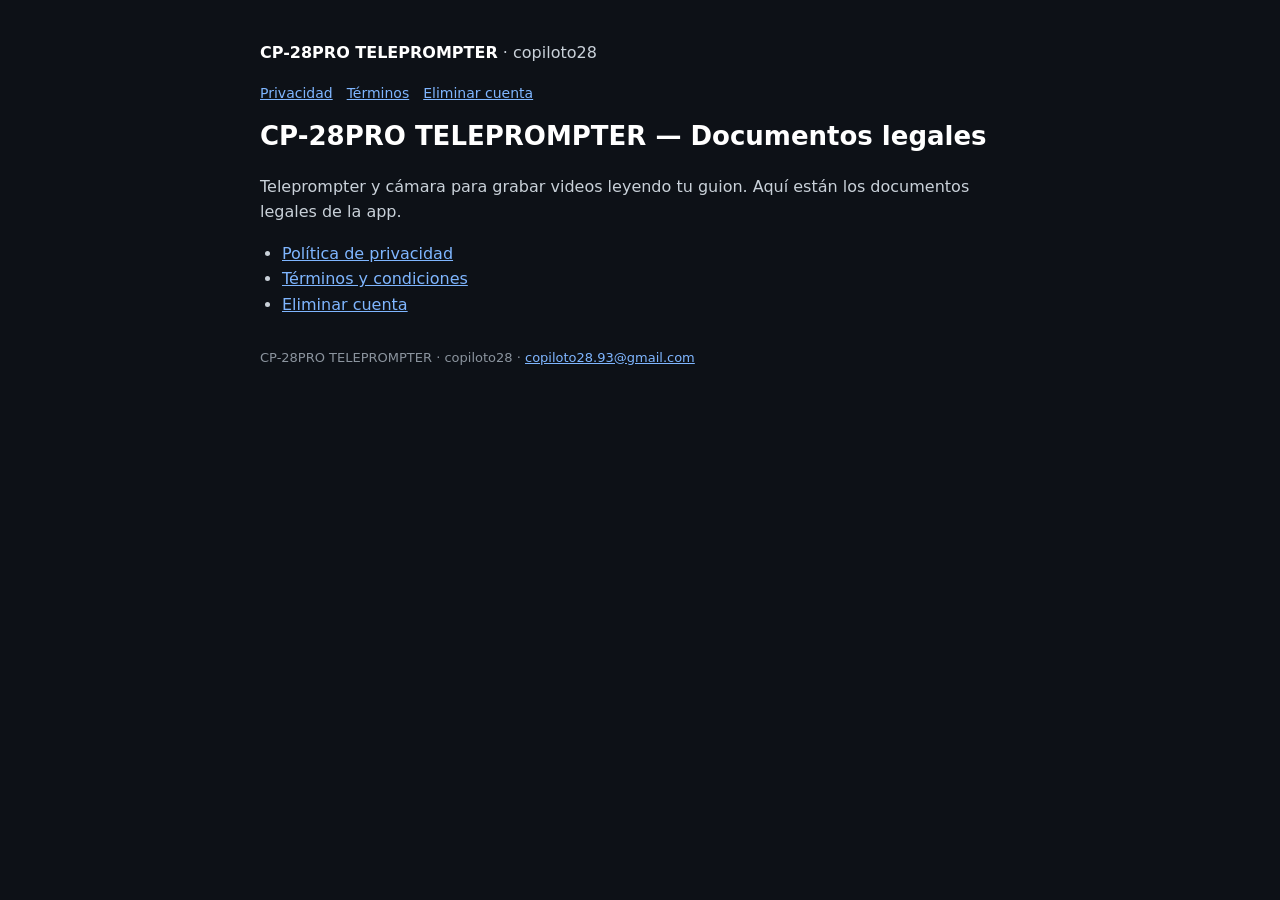
==== index.html @ fce81ef4 "Sitio legal estático (privacidad, términos, eliminar cuenta) Co-Authored-By: Claude Opus 5.5 <norepl" ====
<!doctype html><html lang="es"><head><meta charset="utf-8"><meta name="viewport" content="width=device-width,initial-scale=1"><title>CP-28PRO TELEPROMPTER — Documentos legales · CP-28PRO TELEPROMPTER</title><meta name="robots" content="index,follow"><link rel="stylesheet" href="/s.css"></head><body><main><p><b>CP-28PRO TELEPROMPTER</b> · copiloto28</p><nav><a href="/privacidad">Privacidad</a><a href="/terminos">Términos</a><a href="/eliminar-cuenta">Eliminar cuenta</a></nav><h1>CP-28PRO TELEPROMPTER — Documentos legales</h1><p>Teleprompter y cámara para grabar videos leyendo tu guion. Aquí están los documentos legales de la app.</p><ul><li><a href="/privacidad">Política de privacidad</a></li><li><a href="/terminos">Términos y condiciones</a></li><li><a href="/eliminar-cuenta">Eliminar cuenta</a></li></ul><footer>CP-28PRO TELEPROMPTER · copiloto28 · <a href="mailto:copiloto28.93@gmail.com">copiloto28.93@gmail.com</a></footer></main></body></html>
---- s.css ----
body{margin:0;background:#0d1117;color:#c9d1d9;font:16px/1.6 system-ui,-apple-system,Segoe UI,Roboto,sans-serif}main{max-width:760px;margin:0 auto;padding:24px 20px 60px}h1{color:#fff;font-size:26px;margin:8px 0}h2{color:#fff;font-size:18px;margin:22px 0 6px}b{color:#fff}a{color:#7fb6ff}nav{display:flex;gap:14px;flex-wrap:wrap;font-size:14px;margin-bottom:12px}.lang{float:right;font-size:14px}ul{padding-left:22px}form,button,input,label{display:none}footer{margin-top:30px;font-size:13px;color:#8b949e}
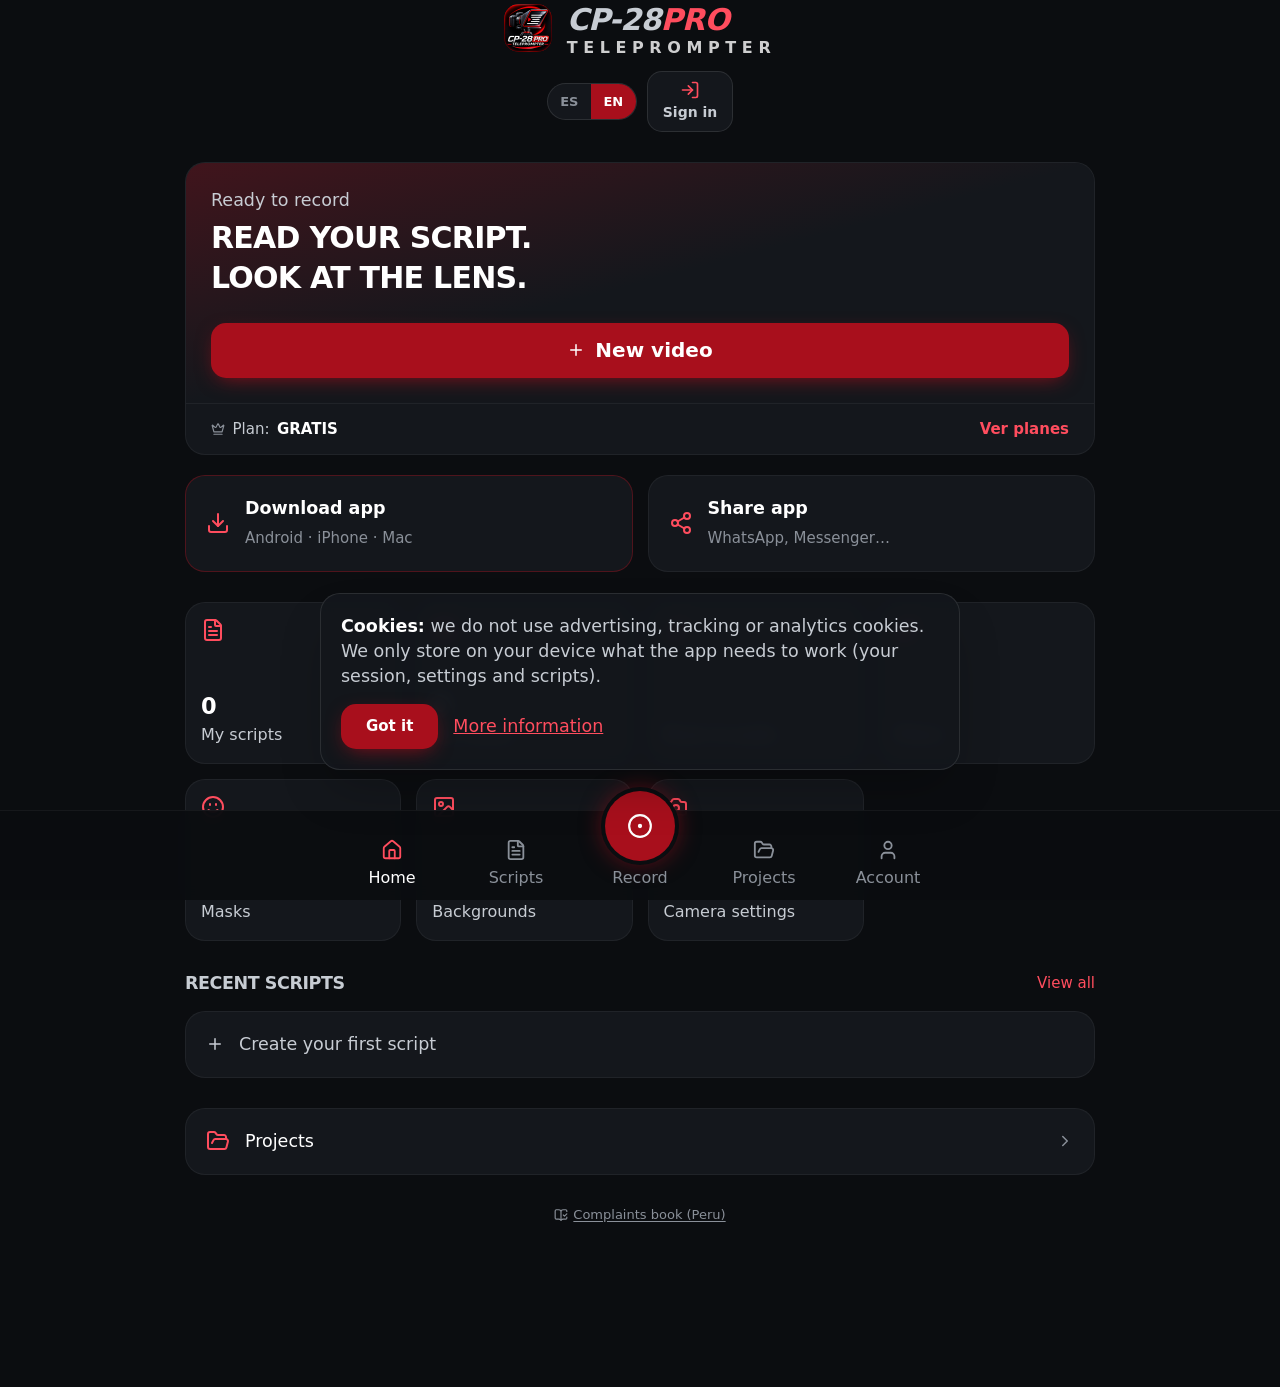
==== commit 9e5999a1: "Web CP-28PRO: build firmado del 24 nov (upd137) Co-Authored-By: Claude Opus 5.5 <noreply@anthropic.c" ====
--- a/index.html
+++ b/index.html
@@ -1 +1,26 @@
-<!doctype html><html lang="es"><head><meta charset="utf-8"><meta name="viewport" content="width=device-width,initial-scale=1"><title>CP-28PRO TELEPROMPTER — Documentos legales · CP-28PRO TELEPROMPTER</title><meta name="robots" content="index,follow"><link rel="stylesheet" href="/s.css"></head><body><main><p><b>CP-28PRO TELEPROMPTER</b> · copiloto28</p><nav><a href="/privacidad">Privacidad</a><a href="/terminos">Términos</a><a href="/eliminar-cuenta">Eliminar cuenta</a></nav><h1>CP-28PRO TELEPROMPTER — Documentos legales</h1><p>Teleprompter y cámara para grabar videos leyendo tu guion. Aquí están los documentos legales de la app.</p><ul><li><a href="/privacidad">Política de privacidad</a></li><li><a href="/terminos">Términos y condiciones</a></li><li><a href="/eliminar-cuenta">Eliminar cuenta</a></li></ul><footer>CP-28PRO TELEPROMPTER · copiloto28 · <a href="mailto:copiloto28.93@gmail.com">copiloto28.93@gmail.com</a></footer></main></body></html>+<!doctype html>
+<html lang="es">
+  <head>
+    <meta charset="UTF-8" />
+    <meta name="viewport" content="width=device-width, initial-scale=1.0, viewport-fit=cover" />
+    <meta name="theme-color" content="#0B0D10" />
+    <meta name="mobile-web-app-capable" content="yes" />
+    <meta name="apple-mobile-web-app-capable" content="yes" />
+    <meta name="apple-mobile-web-app-status-bar-style" content="black-translucent" />
+    <meta name="description" content="CP-28PRO TELEPROMPTER — graba leyendo tu guion sobre la cámara." />
+    <link rel="icon" type="image/png" href="/favicon.png" />
+    <link rel="apple-touch-icon" href="/icons/apple-touch-icon.png" />
+    <title>CP-28PRO TELEPROMPTER</title>
+    <script type="module" crossorigin src="/assets/index-DYLykwIB.js"></script>
+    <link rel="modulepreload" crossorigin href="/assets/react-replSXjp.js">
+    <link rel="modulepreload" crossorigin href="/assets/supabase-DpEeLox_.js">
+    <link rel="modulepreload" crossorigin href="/assets/dexie-078fn-ZK.js">
+    <link rel="stylesheet" crossorigin href="/assets/index-CzDIpcFx.css">
+  <link rel="manifest" href="/manifest.webmanifest"></head>
+  <body class="bg-carbon text-white">
+    <div id="splash" style="position:fixed;inset:0;background:#0B0D10;display:flex;align-items:center;justify-content:center;z-index:9999">
+      <img src="/logo.png" alt="CP-28PRO" style="width:160px;height:160px" />
+    </div>
+    <div id="root"></div>
+  </body>
+</html>
--- a/assets/index-CzDIpcFx.css
+++ b/assets/index-CzDIpcFx.css
@@ -0,0 +1 @@
+*,:before,:after{--tw-border-spacing-x: 0;--tw-border-spacing-y: 0;--tw-translate-x: 0;--tw-translate-y: 0;--tw-rotate: 0;--tw-skew-x: 0;--tw-skew-y: 0;--tw-scale-x: 1;--tw-scale-y: 1;--tw-pan-x: ;--tw-pan-y: ;--tw-pinch-zoom: ;--tw-scroll-snap-strictness: proximity;--tw-gradient-from-position: ;--tw-gradient-via-position: ;--tw-gradient-to-position: ;--tw-ordinal: ;--tw-slashed-zero: ;--tw-numeric-figure: ;--tw-numeric-spacing: ;--tw-numeric-fraction: ;--tw-ring-inset: ;--tw-ring-offset-width: 0px;--tw-ring-offset-color: #fff;--tw-ring-color: rgb(59 130 246 / .5);--tw-ring-offset-shadow: 0 0 #0000;--tw-ring-shadow: 0 0 #0000;--tw-shadow: 0 0 #0000;--tw-shadow-colored: 0 0 #0000;--tw-blur: ;--tw-brightness: ;--tw-contrast: ;--tw-grayscale: ;--tw-hue-rotate: ;--tw-invert: ;--tw-saturate: ;--tw-sepia: ;--tw-drop-shadow: ;--tw-backdrop-blur: ;--tw-backdrop-brightness: ;--tw-backdrop-contrast: ;--tw-backdrop-grayscale: ;--tw-backdrop-hue-rotate: ;--tw-backdrop-invert: ;--tw-backdrop-opacity: ;--tw-backdrop-saturate: ;--tw-backdrop-sepia: ;--tw-contain-size: ;--tw-contain-layout: ;--tw-contain-paint: ;--tw-contain-style: }::backdrop{--tw-border-spacing-x: 0;--tw-border-spacing-y: 0;--tw-translate-x: 0;--tw-translate-y: 0;--tw-rotate: 0;--tw-skew-x: 0;--tw-skew-y: 0;--tw-scale-x: 1;--tw-scale-y: 1;--tw-pan-x: ;--tw-pan-y: ;--tw-pinch-zoom: ;--tw-scroll-snap-strictness: proximity;--tw-gradient-from-position: ;--tw-gradient-via-position: ;--tw-gradient-to-position: ;--tw-ordinal: ;--tw-slashed-zero: ;--tw-numeric-figure: ;--tw-numeric-spacing: ;--tw-numeric-fraction: ;--tw-ring-inset: ;--tw-ring-offset-width: 0px;--tw-ring-offset-color: #fff;--tw-ring-color: rgb(59 130 246 / .5);--tw-ring-offset-shadow: 0 0 #0000;--tw-ring-shadow: 0 0 #0000;--tw-shadow: 0 0 #0000;--tw-shadow-colored: 0 0 #0000;--tw-blur: ;--tw-brightness: ;--tw-contrast: ;--tw-grayscale: ;--tw-hue-rotate: ;--tw-invert: ;--tw-saturate: ;--tw-sepia: ;--tw-drop-shadow: ;--tw-backdrop-blur: ;--tw-backdrop-brightness: ;--tw-backdrop-contrast: ;--tw-backdrop-grayscale: ;--tw-backdrop-hue-rotate: ;--tw-backdrop-invert: ;--tw-backdrop-opacity: ;--tw-backdrop-saturate: ;--tw-backdrop-sepia: ;--tw-contain-size: ;--tw-contain-layout: ;--tw-contain-paint: ;--tw-contain-style: }*,:before,:after{box-sizing:border-box;border-width:0;border-style:solid;border-color:#e5e7eb}:before,:after{--tw-content: ""}html,:host{line-height:1.5;-webkit-text-size-adjust:100%;-moz-tab-size:4;-o-tab-size:4;tab-size:4;font-family:Inter,system-ui,sans-serif;font-feature-settings:normal;font-variation-settings:normal;-webkit-tap-highlight-color:transparent}body{margin:0;line-height:inherit}hr{height:0;color:inherit;border-top-width:1px}abbr:where([title]){-webkit-text-decoration:underline dotted;text-decoration:underline dotted}h1,h2,h3,h4,h5,h6{font-size:inherit;font-weight:inherit}a{color:inherit;text-decoration:inherit}b,strong{font-weight:bolder}code,kbd,samp,pre{font-family:ui-monospace,SFMono-Regular,Menlo,Monaco,Consolas,Liberation Mono,Courier New,monospace;font-feature-settings:normal;font-variation-settings:normal;font-size:1em}small{font-size:80%}sub,sup{font-size:75%;line-height:0;position:relative;vertical-align:baseline}sub{bottom:-.25em}sup{top:-.5em}table{text-indent:0;border-color:inherit;border-collapse:collapse}button,input,optgroup,select,textarea{font-family:inherit;font-feature-settings:inherit;font-variation-settings:inherit;font-size:100%;font-weight:inherit;line-height:inherit;letter-spacing:inherit;color:inherit;margin:0;padding:0}button,select{text-transform:none}button,input:where([type=button]),input:where([type=reset]),input:where([type=submit]){-webkit-appearance:button;background-color:transparent;background-image:none}:-moz-focusring{outline:auto}:-moz-ui-invalid{box-shadow:none}progress{vertical-align:baseline}::-webkit-inner-spin-button,::-webkit-outer-spin-button{height:auto}[type=search]{-webkit-appearance:textfield;outline-offset:-2px}::-webkit-search-decoration{-webkit-appearance:none}::-webkit-file-upload-button{-webkit-appearance:button;font:inherit}summary{display:list-item}blockquote,dl,dd,h1,h2,h3,h4,h5,h6,hr,figure,p,pre{margin:0}fieldset{margin:0;padding:0}legend{padding:0}ol,ul,menu{list-style:none;margin:0;padding:0}dialog{padding:0}textarea{resize:vertical}input::-moz-placeholder,textarea::-moz-placeholder{opacity:1;color:#9ca3af}input::placeholder,textarea::placeholder{opacity:1;color:#9ca3af}button,[role=button]{cursor:pointer}:disabled{cursor:default}img,svg,video,canvas,audio,iframe,embed,object{display:block;vertical-align:middle}img,video{max-width:100%;height:auto}[hidden]:where(:not([hidden=until-found])){display:none}.card{border-radius:1rem;border-width:1px;border-color:#ffffff0d;--tw-bg-opacity: 1;background-color:rgb(20 23 28 / var(--tw-bg-opacity, 1))}.btn{display:inline-flex;align-items:center;justify-content:center;gap:.5rem;border-radius:.75rem;padding:.625rem 1rem;font-size:15px;font-weight:600;transition-property:color,background-color,border-color,text-decoration-color,fill,stroke,opacity,box-shadow,transform,filter,backdrop-filter;transition-timing-function:cubic-bezier(.4,0,.2,1);transition-duration:.15s}.btn:active{--tw-scale-x: .98;--tw-scale-y: .98;transform:translate(var(--tw-translate-x),var(--tw-translate-y)) rotate(var(--tw-rotate)) skew(var(--tw-skew-x)) skewY(var(--tw-skew-y)) scaleX(var(--tw-scale-x)) scaleY(var(--tw-scale-y))}.btn:disabled{pointer-events:none;opacity:.4}.btn-primary{display:inline-flex;align-items:center;justify-content:center;gap:.5rem;border-radius:.75rem;padding:.625rem 1rem;font-size:15px;font-weight:600;transition-property:color,background-color,border-color,text-decoration-color,fill,stroke,opacity,box-shadow,transform,filter,backdrop-filter;transition-timing-function:cubic-bezier(.4,0,.2,1);transition-duration:.15s}.btn-primary:active{--tw-scale-x: .98;--tw-scale-y: .98;transform:translate(var(--tw-translate-x),var(--tw-translate-y)) rotate(var(--tw-rotate)) skew(var(--tw-skew-x)) skewY(var(--tw-skew-y)) scaleX(var(--tw-scale-x)) scaleY(var(--tw-scale-y))}.btn-primary:disabled{pointer-events:none;opacity:.4}.btn-primary{--tw-bg-opacity: 1;background-color:rgb(168 15 28 / var(--tw-bg-opacity, 1));--tw-text-opacity: 1;color:rgb(255 255 255 / var(--tw-text-opacity, 1));--tw-shadow: 0 6px 20px -6px rgba(168,15,28,.8);--tw-shadow-colored: 0 6px 20px -6px var(--tw-shadow-color);box-shadow:var(--tw-ring-offset-shadow, 0 0 #0000),var(--tw-ring-shadow, 0 0 #0000),var(--tw-shadow)}.btn-primary svg.lucide{width:18px;height:18px;flex-shrink:0}.sheet-body .btn-primary{padding:.5rem .75rem;font-size:12.5px;gap:.4rem}.btn-primary:hover{--tw-bg-opacity: 1;background-color:rgb(255 77 94 / var(--tw-bg-opacity, 1))}.btn-ghost{display:inline-flex;align-items:center;justify-content:center;gap:.5rem;border-radius:.75rem;padding:.625rem 1rem;font-size:15px;font-weight:600;transition-property:color,background-color,border-color,text-decoration-color,fill,stroke,opacity,box-shadow,transform,filter,backdrop-filter;transition-timing-function:cubic-bezier(.4,0,.2,1);transition-duration:.15s}.btn-ghost:active{--tw-scale-x: .98;--tw-scale-y: .98;transform:translate(var(--tw-translate-x),var(--tw-translate-y)) rotate(var(--tw-rotate)) skew(var(--tw-skew-x)) skewY(var(--tw-skew-y)) scaleX(var(--tw-scale-x)) scaleY(var(--tw-scale-y))}.btn-ghost:disabled{pointer-events:none;opacity:.4}.btn-ghost{--tw-bg-opacity: 1;background-color:rgb(28 32 39 / var(--tw-bg-opacity, 1));--tw-text-opacity: 1;color:rgb(199 204 211 / var(--tw-text-opacity, 1))}.btn-ghost svg.lucide{width:18px;height:18px;flex-shrink:0}.sheet-body .btn-ghost{padding:.5rem .75rem;font-size:12.5px;gap:.4rem}.btn-ghost:hover{--tw-bg-opacity: 1;background-color:rgb(38 43 51 / var(--tw-bg-opacity, 1))}.btn-outline{display:inline-flex;align-items:center;justify-content:center;gap:.5rem;border-radius:.75rem;padding:.625rem 1rem;font-size:15px;font-weight:600;transition-property:color,background-color,border-color,text-decoration-color,fill,stroke,opacity,box-shadow,transform,filter,backdrop-filter;transition-timing-function:cubic-bezier(.4,0,.2,1);transition-duration:.15s}.btn-outline:active{--tw-scale-x: .98;--tw-scale-y: .98;transform:translate(var(--tw-translate-x),var(--tw-translate-y)) rotate(var(--tw-rotate)) skew(var(--tw-skew-x)) skewY(var(--tw-skew-y)) scaleX(var(--tw-scale-x)) scaleY(var(--tw-scale-y))}.btn-outline:disabled{pointer-events:none;opacity:.4}.btn-outline{border-width:1px;border-color:#c7ccd34d;--tw-text-opacity: 1;color:rgb(255 255 255 / var(--tw-text-opacity, 1))}.btn-outline svg.lucide{width:18px;height:18px;flex-shrink:0}.sheet-body .btn-outline{padding:.5rem .75rem;font-size:12.5px;gap:.4rem}.btn-outline:hover{background-color:#ffffff0d}.input{width:100%;border-radius:.75rem;border-width:1px;border-color:#ffffff1a;--tw-bg-opacity: 1;background-color:rgb(28 32 39 / var(--tw-bg-opacity, 1));padding:.75rem 1rem;--tw-text-opacity: 1;color:rgb(255 255 255 / var(--tw-text-opacity, 1))}.input::-moz-placeholder{--tw-text-opacity: 1;color:rgb(138 144 153 / var(--tw-text-opacity, 1))}.input::placeholder{--tw-text-opacity: 1;color:rgb(138 144 153 / var(--tw-text-opacity, 1))}.input:focus{--tw-border-opacity: 1;border-color:rgb(255 77 94 / var(--tw-border-opacity, 1));outline:2px solid transparent;outline-offset:2px}.label{margin-bottom:.375rem;display:block;font-size:.75rem;line-height:1rem;text-transform:uppercase;letter-spacing:.05em;--tw-text-opacity: 1;color:rgb(138 144 153 / var(--tw-text-opacity, 1))}.sheet-body .label{font-size:11px}.chip{border-radius:9999px;border-width:1px;border-color:#ffffff1a;--tw-bg-opacity: 1;background-color:rgb(28 32 39 / var(--tw-bg-opacity, 1));padding:.375rem .75rem;font-size:.75rem;line-height:1rem;font-weight:600;--tw-text-opacity: 1;color:rgb(199 204 211 / var(--tw-text-opacity, 1))}.sheet-body .chip{font-size:11px}.chip-on{border-radius:9999px;border-width:1px;border-color:#ffffff1a;--tw-bg-opacity: 1;background-color:rgb(28 32 39 / var(--tw-bg-opacity, 1));padding:.375rem .75rem;font-size:.75rem;line-height:1rem;font-weight:600;--tw-text-opacity: 1;color:rgb(199 204 211 / var(--tw-text-opacity, 1))}.sheet-body .chip-on{font-size:11px}.chip-on{--tw-border-opacity: 1;border-color:rgb(168 15 28 / var(--tw-border-opacity, 1));--tw-bg-opacity: 1;background-color:rgb(168 15 28 / var(--tw-bg-opacity, 1));--tw-text-opacity: 1;color:rgb(255 255 255 / var(--tw-text-opacity, 1))}.sheet-body .chip-on{font-size:11px;padding:.3rem .6rem}.badge-exp{border-radius:.375rem;background-color:#f59e0b26;padding:.125rem .375rem;font-size:12px;font-weight:700;text-transform:uppercase;letter-spacing:.05em;--tw-text-opacity: 1;color:rgb(252 211 77 / var(--tw-text-opacity, 1))}.qbtn{display:inline-flex;min-height:62px;min-width:62px;align-items:center;justify-content:center;border-radius:9999px;background-color:#0006;padding:.875rem;--tw-text-opacity: 1;color:rgb(255 255 255 / var(--tw-text-opacity, 1));transition-property:color,background-color,border-color,text-decoration-color,fill,stroke,opacity,box-shadow,transform,filter,backdrop-filter;transition-timing-function:cubic-bezier(.4,0,.2,1);transition-duration:.15s}.qbtn:hover{background-color:#00000080}.qbtn:active{--tw-scale-x: .95;--tw-scale-y: .95;transform:translate(var(--tw-translate-x),var(--tw-translate-y)) rotate(var(--tw-rotate)) skew(var(--tw-skew-x)) skewY(var(--tw-skew-y)) scaleX(var(--tw-scale-x)) scaleY(var(--tw-scale-y))}.lbl{display:inline-block;white-space:nowrap;border-radius:9999px;background-color:#0009;padding-left:.375rem;padding-right:.375rem;padding-top:1px;padding-bottom:1px;line-height:1.25;color:#fffffff2;text-shadow:none}.tbtn{display:inline-flex;height:54px;min-width:50px;flex-direction:column;align-items:center;justify-content:center;gap:.125rem;border-radius:9999px;background-color:#0006;padding-left:.5rem;padding-right:.5rem;--tw-text-opacity: 1;color:rgb(255 255 255 / var(--tw-text-opacity, 1));transition-property:color,background-color,border-color,text-decoration-color,fill,stroke,opacity,box-shadow,transform,filter,backdrop-filter;transition-timing-function:cubic-bezier(.4,0,.2,1);transition-duration:.15s}.tbtn:active{--tw-scale-x: .95;--tw-scale-y: .95;transform:translate(var(--tw-translate-x),var(--tw-translate-y)) rotate(var(--tw-rotate)) skew(var(--tw-skew-x)) skewY(var(--tw-skew-y)) scaleX(var(--tw-scale-x)) scaleY(var(--tw-scale-y))}.title-display{font-weight:900;text-transform:uppercase;letter-spacing:-.025em}.sr-only{position:absolute;width:1px;height:1px;padding:0;margin:-1px;overflow:hidden;clip:rect(0,0,0,0);white-space:nowrap;border-width:0}.\!pointer-events-none{pointer-events:none!important}.pointer-events-none{pointer-events:none}.pointer-events-auto{pointer-events:auto}.visible{visibility:visible}.invisible{visibility:hidden}.static{position:static}.fixed{position:fixed}.absolute{position:absolute}.relative{position:relative}.sticky{position:sticky}.inset-0{inset:0}.inset-x-0{left:0;right:0}.inset-x-3{left:.75rem;right:.75rem}.inset-x-4{left:1rem;right:1rem}.inset-x-5{left:1.25rem;right:1.25rem}.inset-y-0{top:0;bottom:0}.-left-1{left:-.25rem}.-right-1{right:-.25rem}.-top-1{top:-.25rem}.-top-2{top:-.5rem}.bottom-0{bottom:0}.bottom-28{bottom:7rem}.bottom-\[64px\]{bottom:64px}.bottom-\[calc\(6\.5rem\+env\(safe-area-inset-bottom\)\)\]{bottom:calc(6.5rem + env(safe-area-inset-bottom))}.bottom-\[calc\(env\(safe-area-inset-bottom\)\+20px\)\]{bottom:calc(env(safe-area-inset-bottom) + 20px)}.left-0{left:0}.left-1{left:.25rem}.left-1\/2{left:50%}.left-1\/3{left:33.333333%}.left-2{left:.5rem}.left-2\/3{left:66.666667%}.left-3{left:.75rem}.left-6{left:1.5rem}.right-0{right:0}.right-0\.5{right:.125rem}.right-1{right:.25rem}.right-2{right:.5rem}.right-\[4\.4rem\]{right:4.4rem}.right-\[4\.6rem\]{right:4.6rem}.top-0{top:0}.top-0\.5{top:.125rem}.top-1{top:.25rem}.top-1\/2{top:50%}.top-1\/3{top:33.333333%}.top-2\/3{top:66.666667%}.top-\[28\%\]{top:28%}.top-\[40\%\]{top:40%}.top-\[calc\(env\(safe-area-inset-top\)\+60px\)\]{top:calc(env(safe-area-inset-top) + 60px)}.top-\[calc\(env\(safe-area-inset-top\)\+64px\)\]{top:calc(env(safe-area-inset-top) + 64px)}.top-\[calc\(env\(safe-area-inset-top\)\+80px\)\]{top:calc(env(safe-area-inset-top) + 80px)}.top-\[calc\(env\(safe-area-inset-top\)\+88px\)\]{top:calc(env(safe-area-inset-top) + 88px)}.z-10{z-index:10}.z-20{z-index:20}.z-30{z-index:30}.z-40{z-index:40}.z-50{z-index:50}.z-\[35\]{z-index:35}.z-\[5\]{z-index:5}.z-\[60\]{z-index:60}.z-\[70\]{z-index:70}.col-span-2{grid-column:span 2 / span 2}.-mx-1{margin-left:-.25rem;margin-right:-.25rem}.-mx-7{margin-left:-1.75rem;margin-right:-1.75rem}.mx-1{margin-left:.25rem;margin-right:.25rem}.mx-7{margin-left:1.75rem;margin-right:1.75rem}.mx-auto{margin-left:auto;margin-right:auto}.my-1\.5{margin-top:.375rem;margin-bottom:.375rem}.-mt-1{margin-top:-.25rem}.-mt-2{margin-top:-.5rem}.-mt-6{margin-top:-1.5rem}.mb-0{margin-bottom:0}.mb-0\.5{margin-bottom:.125rem}.mb-1{margin-bottom:.25rem}.mb-1\.5{margin-bottom:.375rem}.mb-2{margin-bottom:.5rem}.mb-3{margin-bottom:.75rem}.mb-4{margin-bottom:1rem}.ml-1{margin-left:.25rem}.ml-auto{margin-left:auto}.mr-1{margin-right:.25rem}.mt-0\.5{margin-top:.125rem}.mt-1{margin-top:.25rem}.mt-1\.5{margin-top:.375rem}.mt-2{margin-top:.5rem}.mt-3{margin-top:.75rem}.mt-4{margin-top:1rem}.mt-5{margin-top:1.25rem}.mt-6{margin-top:1.5rem}.line-clamp-2{overflow:hidden;display:-webkit-box;-webkit-box-orient:vertical;-webkit-line-clamp:2}.block{display:block}.inline-block{display:inline-block}.inline{display:inline}.flex{display:flex}.inline-flex{display:inline-flex}.table{display:table}.grid{display:grid}.hidden{display:none}.aspect-\[3\/4\]{aspect-ratio:3/4}.aspect-square{aspect-ratio:1 / 1}.aspect-video{aspect-ratio:16 / 9}.h-0{height:0px}.h-1{height:.25rem}.h-1\.5{height:.375rem}.h-10{height:2.5rem}.h-11{height:2.75rem}.h-12{height:3rem}.h-14{height:3.5rem}.h-16{height:4rem}.h-2{height:.5rem}.h-2\.5{height:.625rem}.h-20{height:5rem}.h-3{height:.75rem}.h-3\.5{height:.875rem}.h-36{height:9rem}.h-4{height:1rem}.h-40{height:10rem}.h-5{height:1.25rem}.h-6{height:1.5rem}.h-7{height:1.75rem}.h-8{height:2rem}.h-9{height:2.25rem}.h-\[100dvh\]{height:100dvh}.h-full{height:100%}.h-px{height:1px}.max-h-56{max-height:14rem}.max-h-\[52vh\]{max-height:52vh}.max-h-\[78vh\]{max-height:78vh}.max-h-\[85vh\]{max-height:85vh}.min-h-0{min-height:0px}.min-h-\[100dvh\]{min-height:100dvh}.min-h-\[110px\]{min-height:110px}.min-h-\[180px\]{min-height:180px}.min-h-\[60vh\]{min-height:60vh}.min-h-\[70px\]{min-height:70px}.min-h-full{min-height:100%}.w-0\.5{width:.125rem}.w-10{width:2.5rem}.w-11{width:2.75rem}.w-12{width:3rem}.w-14{width:3.5rem}.w-16{width:4rem}.w-2{width:.5rem}.w-2\.5{width:.625rem}.w-20{width:5rem}.w-28{width:7rem}.w-3{width:.75rem}.w-3\.5{width:.875rem}.w-32{width:8rem}.w-4{width:1rem}.w-5{width:1.25rem}.w-6{width:1.5rem}.w-7{width:1.75rem}.w-8{width:2rem}.w-9{width:2.25rem}.w-\[62px\]{width:62px}.w-\[82px\]{width:82px}.w-fit{width:-moz-fit-content;width:fit-content}.w-full{width:100%}.w-max{width:-moz-max-content;width:max-content}.w-px{width:1px}.min-w-0{min-width:0px}.min-w-\[2\.2rem\]{min-width:2.2rem}.min-w-\[2\.6rem\]{min-width:2.6rem}.min-w-\[3\.4rem\]{min-width:3.4rem}.min-w-\[54px\]{min-width:54px}.max-w-4xl{max-width:56rem}.max-w-\[64vw\]{max-width:64vw}.max-w-full{max-width:100%}.max-w-lg{max-width:32rem}.max-w-md{max-width:28rem}.max-w-sm{max-width:24rem}.max-w-xs{max-width:20rem}.flex-1{flex:1 1 0%}.shrink{flex-shrink:1}.shrink-0{flex-shrink:0}.-translate-x-1\/2{--tw-translate-x: -50%;transform:translate(var(--tw-translate-x),var(--tw-translate-y)) rotate(var(--tw-rotate)) skew(var(--tw-skew-x)) skewY(var(--tw-skew-y)) scaleX(var(--tw-scale-x)) scaleY(var(--tw-scale-y))}.-translate-y-1\/2{--tw-translate-y: -50%;transform:translate(var(--tw-translate-x),var(--tw-translate-y)) rotate(var(--tw-rotate)) skew(var(--tw-skew-x)) skewY(var(--tw-skew-y)) scaleX(var(--tw-scale-x)) scaleY(var(--tw-scale-y))}.scale-110{--tw-scale-x: 1.1;--tw-scale-y: 1.1;transform:translate(var(--tw-translate-x),var(--tw-translate-y)) rotate(var(--tw-rotate)) skew(var(--tw-skew-x)) skewY(var(--tw-skew-y)) scaleX(var(--tw-scale-x)) scaleY(var(--tw-scale-y))}.transform{transform:translate(var(--tw-translate-x),var(--tw-translate-y)) rotate(var(--tw-rotate)) skew(var(--tw-skew-x)) skewY(var(--tw-skew-y)) scaleX(var(--tw-scale-x)) scaleY(var(--tw-scale-y))}@keyframes pulse{50%{opacity:.5}}.animate-pulse{animation:pulse 2s cubic-bezier(.4,0,.6,1) infinite}@keyframes spin{to{transform:rotate(360deg)}}.animate-spin{animation:spin 1s linear infinite}.cursor-pointer{cursor:pointer}.touch-none{touch-action:none}.select-none{-webkit-user-select:none;-moz-user-select:none;user-select:none}.resize-none{resize:none}.resize-y{resize:vertical}.resize{resize:both}.scroll-mt-20{scroll-margin-top:5rem}.list-disc{list-style-type:disc}.grid-cols-2{grid-template-columns:repeat(2,minmax(0,1fr))}.grid-cols-3{grid-template-columns:repeat(3,minmax(0,1fr))}.grid-cols-4{grid-template-columns:repeat(4,minmax(0,1fr))}.grid-cols-5{grid-template-columns:repeat(5,minmax(0,1fr))}.grid-cols-7{grid-template-columns:repeat(7,minmax(0,1fr))}.grid-cols-\[38\%_1fr\]{grid-template-columns:38% 1fr}.flex-col{flex-direction:column}.flex-wrap{flex-wrap:wrap}.items-start{align-items:flex-start}.items-end{align-items:flex-end}.items-center{align-items:center}.items-baseline{align-items:baseline}.items-stretch{align-items:stretch}.justify-center{justify-content:center}.justify-between{justify-content:space-between}.justify-around{justify-content:space-around}.gap-0\.5{gap:.125rem}.gap-1{gap:.25rem}.gap-1\.5{gap:.375rem}.gap-2{gap:.5rem}.gap-2\.5{gap:.625rem}.gap-3{gap:.75rem}.gap-4{gap:1rem}.gap-x-3{-moz-column-gap:.75rem;column-gap:.75rem}.space-y-1>:not([hidden])~:not([hidden]){--tw-space-y-reverse: 0;margin-top:calc(.25rem * calc(1 - var(--tw-space-y-reverse)));margin-bottom:calc(.25rem * var(--tw-space-y-reverse))}.space-y-1\.5>:not([hidden])~:not([hidden]){--tw-space-y-reverse: 0;margin-top:calc(.375rem * calc(1 - var(--tw-space-y-reverse)));margin-bottom:calc(.375rem * var(--tw-space-y-reverse))}.space-y-2>:not([hidden])~:not([hidden]){--tw-space-y-reverse: 0;margin-top:calc(.5rem * calc(1 - var(--tw-space-y-reverse)));margin-bottom:calc(.5rem * var(--tw-space-y-reverse))}.space-y-3>:not([hidden])~:not([hidden]){--tw-space-y-reverse: 0;margin-top:calc(.75rem * calc(1 - var(--tw-space-y-reverse)));margin-bottom:calc(.75rem * var(--tw-space-y-reverse))}.space-y-4>:not([hidden])~:not([hidden]){--tw-space-y-reverse: 0;margin-top:calc(1rem * calc(1 - var(--tw-space-y-reverse)));margin-bottom:calc(1rem * var(--tw-space-y-reverse))}.space-y-5>:not([hidden])~:not([hidden]){--tw-space-y-reverse: 0;margin-top:calc(1.25rem * calc(1 - var(--tw-space-y-reverse)));margin-bottom:calc(1.25rem * var(--tw-space-y-reverse))}.divide-y>:not([hidden])~:not([hidden]){--tw-divide-y-reverse: 0;border-top-width:calc(1px * calc(1 - var(--tw-divide-y-reverse)));border-bottom-width:calc(1px * var(--tw-divide-y-reverse))}.divide-white\/10>:not([hidden])~:not([hidden]){border-color:#ffffff1a}.overflow-hidden{overflow:hidden}.overflow-x-auto{overflow-x:auto}.overflow-y-auto{overflow-y:auto}.truncate{overflow:hidden;text-overflow:ellipsis;white-space:nowrap}.whitespace-nowrap{white-space:nowrap}.whitespace-pre-wrap{white-space:pre-wrap}.break-words{overflow-wrap:break-word}.rounded{border-radius:.25rem}.rounded-2xl{border-radius:1rem}.rounded-\[50\%\]{border-radius:50%}.rounded-full{border-radius:9999px}.rounded-lg{border-radius:.5rem}.rounded-md{border-radius:.375rem}.rounded-xl{border-radius:.75rem}.rounded-t{border-top-left-radius:.25rem;border-top-right-radius:.25rem}.rounded-t-3xl{border-top-left-radius:1.5rem;border-top-right-radius:1.5rem}.border{border-width:1px}.border-2{border-width:2px}.border-4{border-width:4px}.border-b{border-bottom-width:1px}.border-t{border-top-width:1px}.border-dashed{border-style:dashed}.border-amber-400\/30{border-color:#fbbf244d}.border-amber-400\/40{border-color:#fbbf2466}.border-amber-500\/30{border-color:#f59e0b4d}.border-amber-500\/50{border-color:#f59e0b80}.border-brand{--tw-border-opacity: 1;border-color:rgb(168 15 28 / var(--tw-border-opacity, 1))}.border-brand-light{--tw-border-opacity: 1;border-color:rgb(255 77 94 / var(--tw-border-opacity, 1))}.border-brand-light\/70{border-color:#ff4d5eb3}.border-brand\/40{border-color:#a80f1c66}.border-current{border-color:currentColor}.border-emerald-500\/40{border-color:#10b98166}.border-red-500\/40{border-color:#ef444466}.border-red-500\/50{border-color:#ef444480}.border-red-500\/60{border-color:#ef444499}.border-transparent{border-color:transparent}.border-white{--tw-border-opacity: 1;border-color:rgb(255 255 255 / var(--tw-border-opacity, 1))}.border-white\/10{border-color:#ffffff1a}.border-white\/15{border-color:#ffffff26}.border-white\/20{border-color:#fff3}.border-white\/25{border-color:#ffffff40}.border-white\/30{border-color:#ffffff4d}.border-white\/40{border-color:#fff6}.border-white\/5{border-color:#ffffff0d}.border-yellow-300{--tw-border-opacity: 1;border-color:rgb(253 224 71 / var(--tw-border-opacity, 1))}.\!bg-brand{--tw-bg-opacity: 1 !important;background-color:rgb(168 15 28 / var(--tw-bg-opacity, 1))!important}.\!bg-brand\/80{background-color:#a80f1ccc!important}.bg-\[\#0068A8\]{--tw-bg-opacity: 1;background-color:rgb(0 104 168 / var(--tw-bg-opacity, 1))}.bg-\[\#0084FF\]{--tw-bg-opacity: 1;background-color:rgb(0 132 255 / var(--tw-bg-opacity, 1))}.bg-\[\#075E54\]{--tw-bg-opacity: 1;background-color:rgb(7 94 84 / var(--tw-bg-opacity, 1))}.bg-\[\#1565D8\]{--tw-bg-opacity: 1;background-color:rgb(21 101 216 / var(--tw-bg-opacity, 1))}.bg-amber-400\/20{background-color:#fbbf2433}.bg-amber-500{--tw-bg-opacity: 1;background-color:rgb(245 158 11 / var(--tw-bg-opacity, 1))}.bg-amber-500\/10{background-color:#f59e0b1a}.bg-amber-500\/15{background-color:#f59e0b26}.bg-amber-500\/85{background-color:#f59e0bd9}.bg-amber-500\/90{background-color:#f59e0be6}.bg-amber-600\/90{background-color:#d97706e6}.bg-amber-950\/30{background-color:#451a034d}.bg-black{--tw-bg-opacity: 1;background-color:rgb(0 0 0 / var(--tw-bg-opacity, 1))}.bg-black\/30{background-color:#0000004d}.bg-black\/35{background-color:#00000059}.bg-black\/40{background-color:#0006}.bg-black\/45{background-color:#00000073}.bg-black\/50{background-color:#00000080}.bg-black\/60{background-color:#0009}.bg-black\/65{background-color:#000000a6}.bg-black\/70{background-color:#000000b3}.bg-black\/75{background-color:#000000bf}.bg-black\/85{background-color:#000000d9}.bg-black\/90{background-color:#000000e6}.bg-brand{--tw-bg-opacity: 1;background-color:rgb(168 15 28 / var(--tw-bg-opacity, 1))}.bg-brand\/10{background-color:#a80f1c1a}.bg-brand\/20{background-color:#a80f1c33}.bg-brand\/25{background-color:#a80f1c40}.bg-brand\/30{background-color:#a80f1c4d}.bg-brand\/80{background-color:#a80f1ccc}.bg-carbon{--tw-bg-opacity: 1;background-color:rgb(11 13 16 / var(--tw-bg-opacity, 1))}.bg-carbon-600{--tw-bg-opacity: 1;background-color:rgb(38 43 51 / var(--tw-bg-opacity, 1))}.bg-carbon-700{--tw-bg-opacity: 1;background-color:rgb(28 32 39 / var(--tw-bg-opacity, 1))}.bg-carbon-800{--tw-bg-opacity: 1;background-color:rgb(20 23 28 / var(--tw-bg-opacity, 1))}.bg-carbon-800\/95{background-color:#14171cf2}.bg-carbon\/90{background-color:#0b0d10e6}.bg-carbon\/95{background-color:#0b0d10f2}.bg-emerald-400{--tw-bg-opacity: 1;background-color:rgb(52 211 153 / var(--tw-bg-opacity, 1))}.bg-emerald-400\/70{background-color:#34d399b3}.bg-emerald-500\/10{background-color:#10b9811a}.bg-emerald-500\/15{background-color:#10b98126}.bg-emerald-600\/85{background-color:#059669d9}.bg-emerald-600\/90{background-color:#059669e6}.bg-emerald-700\/80{background-color:#047857cc}.bg-emerald-900\/30{background-color:#064e3b4d}.bg-emerald-950{--tw-bg-opacity: 1;background-color:rgb(2 44 34 / var(--tw-bg-opacity, 1))}.bg-red-500{--tw-bg-opacity: 1;background-color:rgb(239 68 68 / var(--tw-bg-opacity, 1))}.bg-red-600{--tw-bg-opacity: 1;background-color:rgb(220 38 38 / var(--tw-bg-opacity, 1))}.bg-red-950{--tw-bg-opacity: 1;background-color:rgb(69 10 10 / var(--tw-bg-opacity, 1))}.bg-red-950\/40{background-color:#450a0a66}.bg-sky-600\/90{background-color:#0284c7e6}.bg-sky-900\/70{background-color:#0c4a6eb3}.bg-transparent{background-color:transparent}.bg-white{--tw-bg-opacity: 1;background-color:rgb(255 255 255 / var(--tw-bg-opacity, 1))}.bg-white\/10{background-color:#ffffff1a}.bg-white\/20{background-color:#fff3}.bg-white\/40{background-color:#fff6}.bg-white\/50{background-color:#ffffff80}.bg-white\/90{background-color:#ffffffe6}.bg-yellow-400{--tw-bg-opacity: 1;background-color:rgb(250 204 21 / var(--tw-bg-opacity, 1))}.bg-yellow-400\/90{background-color:#facc15e6}.bg-gradient-to-br{background-image:linear-gradient(to bottom right,var(--tw-gradient-stops))}.bg-gradient-to-t{background-image:linear-gradient(to top,var(--tw-gradient-stops))}.bg-none{background-image:none}.from-black\/90{--tw-gradient-from: rgb(0 0 0 / .9) var(--tw-gradient-from-position);--tw-gradient-to: rgb(0 0 0 / 0) var(--tw-gradient-to-position);--tw-gradient-stops: var(--tw-gradient-from), var(--tw-gradient-to)}.from-brand\/30{--tw-gradient-from: rgb(168 15 28 / .3) var(--tw-gradient-from-position);--tw-gradient-to: rgb(168 15 28 / 0) var(--tw-gradient-to-position);--tw-gradient-stops: var(--tw-gradient-from), var(--tw-gradient-to)}.from-white\/10{--tw-gradient-from: rgb(255 255 255 / .1) var(--tw-gradient-from-position);--tw-gradient-to: rgb(255 255 255 / 0) var(--tw-gradient-to-position);--tw-gradient-stops: var(--tw-gradient-from), var(--tw-gradient-to)}.via-black\/50{--tw-gradient-to: rgb(0 0 0 / 0) var(--tw-gradient-to-position);--tw-gradient-stops: var(--tw-gradient-from), rgb(0 0 0 / .5) var(--tw-gradient-via-position), var(--tw-gradient-to)}.via-carbon-800{--tw-gradient-to: rgb(20 23 28 / 0) var(--tw-gradient-to-position);--tw-gradient-stops: var(--tw-gradient-from), #14171C var(--tw-gradient-via-position), var(--tw-gradient-to)}.to-carbon-800{--tw-gradient-to: #14171C var(--tw-gradient-to-position)}.to-transparent{--tw-gradient-to: transparent var(--tw-gradient-to-position)}.bg-auto{background-size:auto}.bg-center{background-position:center}.bg-repeat{background-repeat:repeat}.fill-red-600{fill:#dc2626}.object-contain{-o-object-fit:contain;object-fit:contain}.object-cover{-o-object-fit:cover;object-fit:cover}.p-0{padding:0}.p-0\.5{padding:.125rem}.p-1{padding:.25rem}.p-1\.5{padding:.375rem}.p-10{padding:2.5rem}.p-2{padding:.5rem}.p-2\.5{padding:.625rem}.p-3{padding:.75rem}.p-3\.5{padding:.875rem}.p-4{padding:1rem}.p-5{padding:1.25rem}.p-6{padding:1.5rem}.p-8{padding:2rem}.px-1{padding-left:.25rem;padding-right:.25rem}.px-1\.5{padding-left:.375rem;padding-right:.375rem}.px-2{padding-left:.5rem;padding-right:.5rem}.px-2\.5{padding-left:.625rem;padding-right:.625rem}.px-3{padding-left:.75rem;padding-right:.75rem}.px-4{padding-left:1rem;padding-right:1rem}.px-5{padding-left:1.25rem;padding-right:1.25rem}.px-6{padding-left:1.5rem;padding-right:1.5rem}.px-7{padding-left:1.75rem;padding-right:1.75rem}.py-0\.5{padding-top:.125rem;padding-bottom:.125rem}.py-1{padding-top:.25rem;padding-bottom:.25rem}.py-1\.5{padding-top:.375rem;padding-bottom:.375rem}.py-16{padding-top:4rem;padding-bottom:4rem}.py-2{padding-top:.5rem;padding-bottom:.5rem}.py-2\.5{padding-top:.625rem;padding-bottom:.625rem}.py-3{padding-top:.75rem;padding-bottom:.75rem}.py-4{padding-top:1rem;padding-bottom:1rem}.py-5{padding-top:1.25rem;padding-bottom:1.25rem}.py-6{padding-top:1.5rem;padding-bottom:1.5rem}.py-px{padding-top:1px;padding-bottom:1px}.pb-1{padding-bottom:.25rem}.pb-2{padding-bottom:.5rem}.pb-24{padding-bottom:6rem}.pb-3{padding-bottom:.75rem}.pb-4{padding-bottom:1rem}.pb-5{padding-bottom:1.25rem}.pb-6{padding-bottom:1.5rem}.pb-8{padding-bottom:2rem}.pb-\[calc\(0\.625rem\+env\(safe-area-inset-bottom\)\)\]{padding-bottom:calc(.625rem + env(safe-area-inset-bottom))}.pb-\[calc\(7rem\+env\(safe-area-inset-bottom\)\)\]{padding-bottom:calc(7rem + env(safe-area-inset-bottom))}.pl-1{padding-left:.25rem}.pl-1\.5{padding-left:.375rem}.pl-5{padding-left:1.25rem}.pl-9{padding-left:2.25rem}.pr-1{padding-right:.25rem}.pr-2\.5{padding-right:.625rem}.pr-3{padding-right:.75rem}.pt-1{padding-top:.25rem}.pt-10{padding-top:2.5rem}.pt-2{padding-top:.5rem}.pt-2\.5{padding-top:.625rem}.pt-3{padding-top:.75rem}.pt-4{padding-top:1rem}.pt-5{padding-top:1.25rem}.pt-6{padding-top:1.5rem}.pt-\[calc\(env\(safe-area-inset-top\)\+24px\)\]{padding-top:calc(env(safe-area-inset-top) + 24px)}.text-left{text-align:left}.text-center{text-align:center}.font-mono{font-family:ui-monospace,SFMono-Regular,Menlo,Monaco,Consolas,Liberation Mono,Courier New,monospace}.font-sans{font-family:Inter,system-ui,sans-serif}.text-2xl{font-size:1.5rem;line-height:2rem}.text-\[10\.5px\]{font-size:10.5px}.text-\[10px\]{font-size:10px}.text-\[11px\]{font-size:11px}.text-\[12px\]{font-size:12px}.text-\[13px\]{font-size:13px}.text-\[14px\]{font-size:14px}.text-\[15px\]{font-size:15px}.text-\[16px\]{font-size:16px}.text-\[18px\]{font-size:18px}.text-\[9px\]{font-size:9px}.text-\[9rem\]{font-size:9rem}.text-base{font-size:1rem;line-height:1.5rem}.text-lg{font-size:1.125rem;line-height:1.75rem}.text-sm{font-size:.875rem;line-height:1.25rem}.text-xl{font-size:1.25rem;line-height:1.75rem}.text-xs{font-size:.75rem;line-height:1rem}.font-black{font-weight:900}.font-bold{font-weight:700}.font-extrabold{font-weight:800}.font-medium{font-weight:500}.font-normal{font-weight:400}.font-semibold{font-weight:600}.uppercase{text-transform:uppercase}.italic{font-style:italic}.tabular-nums{--tw-numeric-spacing: tabular-nums;font-variant-numeric:var(--tw-ordinal) var(--tw-slashed-zero) var(--tw-numeric-figure) var(--tw-numeric-spacing) var(--tw-numeric-fraction)}.leading-none{line-height:1}.leading-relaxed{line-height:1.625}.leading-snug{line-height:1.375}.leading-tight{line-height:1.25}.tracking-\[0\.35em\]{letter-spacing:.35em}.tracking-wide{letter-spacing:.025em}.text-amber-100{--tw-text-opacity: 1;color:rgb(254 243 199 / var(--tw-text-opacity, 1))}.text-amber-200{--tw-text-opacity: 1;color:rgb(253 230 138 / var(--tw-text-opacity, 1))}.text-amber-300{--tw-text-opacity: 1;color:rgb(252 211 77 / var(--tw-text-opacity, 1))}.text-amber-400{--tw-text-opacity: 1;color:rgb(251 191 36 / var(--tw-text-opacity, 1))}.text-black{--tw-text-opacity: 1;color:rgb(0 0 0 / var(--tw-text-opacity, 1))}.text-brand-light{--tw-text-opacity: 1;color:rgb(255 77 94 / var(--tw-text-opacity, 1))}.text-emerald-100{--tw-text-opacity: 1;color:rgb(209 250 229 / var(--tw-text-opacity, 1))}.text-emerald-200{--tw-text-opacity: 1;color:rgb(167 243 208 / var(--tw-text-opacity, 1))}.text-emerald-300{--tw-text-opacity: 1;color:rgb(110 231 183 / var(--tw-text-opacity, 1))}.text-emerald-400{--tw-text-opacity: 1;color:rgb(52 211 153 / var(--tw-text-opacity, 1))}.text-red-100{--tw-text-opacity: 1;color:rgb(254 226 226 / var(--tw-text-opacity, 1))}.text-red-200{--tw-text-opacity: 1;color:rgb(254 202 202 / var(--tw-text-opacity, 1))}.text-red-300{--tw-text-opacity: 1;color:rgb(252 165 165 / var(--tw-text-opacity, 1))}.text-red-400{--tw-text-opacity: 1;color:rgb(248 113 113 / var(--tw-text-opacity, 1))}.text-red-600{--tw-text-opacity: 1;color:rgb(220 38 38 / var(--tw-text-opacity, 1))}.text-silver{--tw-text-opacity: 1;color:rgb(199 204 211 / var(--tw-text-opacity, 1))}.text-silver-dark{--tw-text-opacity: 1;color:rgb(138 144 153 / var(--tw-text-opacity, 1))}.text-white{--tw-text-opacity: 1;color:rgb(255 255 255 / var(--tw-text-opacity, 1))}.text-white\/50{color:#ffffff80}.text-white\/80{color:#fffc}.text-white\/85{color:#ffffffd9}.text-white\/90{color:#ffffffe6}.underline{text-decoration-line:underline}.accent-\[\#FF4D5E\]{accent-color:#FF4D5E}.accent-brand{accent-color:#A80F1C}.opacity-0{opacity:0}.opacity-85{opacity:.85}.shadow-2xl{--tw-shadow: 0 25px 50px -12px rgb(0 0 0 / .25);--tw-shadow-colored: 0 25px 50px -12px var(--tw-shadow-color);box-shadow:var(--tw-ring-offset-shadow, 0 0 #0000),var(--tw-ring-shadow, 0 0 #0000),var(--tw-shadow)}.shadow-\[0_0_20px_rgba\(255\,255\,255\,0\.6\)\]{--tw-shadow: 0 0 20px rgba(255,255,255,.6);--tw-shadow-colored: 0 0 20px var(--tw-shadow-color);box-shadow:var(--tw-ring-offset-shadow, 0 0 #0000),var(--tw-ring-shadow, 0 0 #0000),var(--tw-shadow)}.shadow-\[0_0_24px_rgba\(168\,15\,28\,0\.7\)\]{--tw-shadow: 0 0 24px rgba(168,15,28,.7);--tw-shadow-colored: 0 0 24px var(--tw-shadow-color);box-shadow:var(--tw-ring-offset-shadow, 0 0 #0000),var(--tw-ring-shadow, 0 0 #0000),var(--tw-shadow)}.shadow-\[0_0_24px_rgba\(220\,20\,40\,0\.8\)\]{--tw-shadow: 0 0 24px rgba(220,20,40,.8);--tw-shadow-colored: 0 0 24px var(--tw-shadow-color);box-shadow:var(--tw-ring-offset-shadow, 0 0 #0000),var(--tw-ring-shadow, 0 0 #0000),var(--tw-shadow)}.shadow-xl{--tw-shadow: 0 20px 25px -5px rgb(0 0 0 / .1), 0 8px 10px -6px rgb(0 0 0 / .1);--tw-shadow-colored: 0 20px 25px -5px var(--tw-shadow-color), 0 8px 10px -6px var(--tw-shadow-color);box-shadow:var(--tw-ring-offset-shadow, 0 0 #0000),var(--tw-ring-shadow, 0 0 #0000),var(--tw-shadow)}.outline-none{outline:2px solid transparent;outline-offset:2px}.outline{outline-style:solid}.ring-1{--tw-ring-offset-shadow: var(--tw-ring-inset) 0 0 0 var(--tw-ring-offset-width) var(--tw-ring-offset-color);--tw-ring-shadow: var(--tw-ring-inset) 0 0 0 calc(1px + var(--tw-ring-offset-width)) var(--tw-ring-color);box-shadow:var(--tw-ring-offset-shadow),var(--tw-ring-shadow),var(--tw-shadow, 0 0 #0000)}.ring-2{--tw-ring-offset-shadow: var(--tw-ring-inset) 0 0 0 var(--tw-ring-offset-width) var(--tw-ring-offset-color);--tw-ring-shadow: var(--tw-ring-inset) 0 0 0 calc(2px + var(--tw-ring-offset-width)) var(--tw-ring-color);box-shadow:var(--tw-ring-offset-shadow),var(--tw-ring-shadow),var(--tw-shadow, 0 0 #0000)}.ring-4{--tw-ring-offset-shadow: var(--tw-ring-inset) 0 0 0 var(--tw-ring-offset-width) var(--tw-ring-offset-color);--tw-ring-shadow: var(--tw-ring-inset) 0 0 0 calc(4px + var(--tw-ring-offset-width)) var(--tw-ring-color);box-shadow:var(--tw-ring-offset-shadow),var(--tw-ring-shadow),var(--tw-shadow, 0 0 #0000)}.ring-brand{--tw-ring-opacity: 1;--tw-ring-color: rgb(168 15 28 / var(--tw-ring-opacity, 1))}.ring-carbon{--tw-ring-opacity: 1;--tw-ring-color: rgb(11 13 16 / var(--tw-ring-opacity, 1))}.ring-white\/40{--tw-ring-color: rgb(255 255 255 / .4)}.blur{--tw-blur: blur(8px);filter:var(--tw-blur) var(--tw-brightness) var(--tw-contrast) var(--tw-grayscale) var(--tw-hue-rotate) var(--tw-invert) var(--tw-saturate) var(--tw-sepia) var(--tw-drop-shadow)}.drop-shadow{--tw-drop-shadow: drop-shadow(0 1px 2px rgb(0 0 0 / .1)) drop-shadow(0 1px 1px rgb(0 0 0 / .06));filter:var(--tw-blur) var(--tw-brightness) var(--tw-contrast) var(--tw-grayscale) var(--tw-hue-rotate) var(--tw-invert) var(--tw-saturate) var(--tw-sepia) var(--tw-drop-shadow)}.drop-shadow-2xl{--tw-drop-shadow: drop-shadow(0 25px 25px rgb(0 0 0 / .15));filter:var(--tw-blur) var(--tw-brightness) var(--tw-contrast) var(--tw-grayscale) var(--tw-hue-rotate) var(--tw-invert) var(--tw-saturate) var(--tw-sepia) var(--tw-drop-shadow)}.grayscale{--tw-grayscale: grayscale(100%);filter:var(--tw-blur) var(--tw-brightness) var(--tw-contrast) var(--tw-grayscale) var(--tw-hue-rotate) var(--tw-invert) var(--tw-saturate) var(--tw-sepia) var(--tw-drop-shadow)}.sepia{--tw-sepia: sepia(100%);filter:var(--tw-blur) var(--tw-brightness) var(--tw-contrast) var(--tw-grayscale) var(--tw-hue-rotate) var(--tw-invert) var(--tw-saturate) var(--tw-sepia) var(--tw-drop-shadow)}.filter{filter:var(--tw-blur) var(--tw-brightness) var(--tw-contrast) var(--tw-grayscale) var(--tw-hue-rotate) var(--tw-invert) var(--tw-saturate) var(--tw-sepia) var(--tw-drop-shadow)}.backdrop-blur{--tw-backdrop-blur: blur(8px);backdrop-filter:var(--tw-backdrop-blur) var(--tw-backdrop-brightness) var(--tw-backdrop-contrast) var(--tw-backdrop-grayscale) var(--tw-backdrop-hue-rotate) var(--tw-backdrop-invert) var(--tw-backdrop-opacity) var(--tw-backdrop-saturate) var(--tw-backdrop-sepia)}.transition{transition-property:color,background-color,border-color,text-decoration-color,fill,stroke,opacity,box-shadow,transform,filter,backdrop-filter;transition-timing-function:cubic-bezier(.4,0,.2,1);transition-duration:.15s}.transition-\[width\]{transition-property:width;transition-timing-function:cubic-bezier(.4,0,.2,1);transition-duration:.15s}.\[scrollbar-width\:none\]{scrollbar-width:none}.\[text-shadow\:0_1px_3px_rgba\(0\,0\,0\,0\.9\)\]{text-shadow:0 1px 3px rgba(0,0,0,.9)}.\[text-shadow\:none\]{text-shadow:none}:root{color-scheme:dark;-webkit-tap-highlight-color:transparent}html,body,#root{height:100%;background:#0b0d10}html{font-size:20px}html.native-cam,html.native-cam body,html.native-cam #root{background:transparent!important}body{font-family:Inter,system-ui,-apple-system,Segoe UI,Roboto,sans-serif;overscroll-behavior:none}.no-scrollbar::-webkit-scrollbar{display:none}.no-scrollbar{scrollbar-width:none}.pb-safe{padding-bottom:env(safe-area-inset-bottom)}.pt-safe{padding-top:env(safe-area-inset-top)}input[type=range]{-webkit-appearance:none;-moz-appearance:none;appearance:none;height:6px;border-radius:6px;background:#262b33;width:100%}input[type=range]::-webkit-slider-thumb{-webkit-appearance:none;width:28px;height:28px;border-radius:50%;background:#fff;border:4px solid #A80F1C}input[type=range]::-moz-range-thumb{width:18px;height:18px;border-radius:50%;background:#fff;border:4px solid #A80F1C}@keyframes rec-pulse{0%,to{opacity:1}50%{opacity:.25}}.rec-dot{animation:rec-pulse 1s infinite}html.native-cam .qbtn{min-height:40px;min-width:40px;padding:.45rem}html.native-cam .tbtn{height:44px;min-width:44px}.step-dot{display:flex;height:1.5rem;width:1.5rem;flex-shrink:0;align-items:center;justify-content:center;border-radius:9999px;background:#a80f1c;font-size:.75rem;font-weight:700}.btn svg.lucide{width:18px;height:18px;flex-shrink:0}.sheet-body{font-size:13px}.sheet-body .text-base{font-size:13.5px}.sheet-body .text-sm{font-size:12.5px}.sheet-body .text-xs{font-size:11px}.sheet-body .btn{padding:.5rem .75rem;font-size:12.5px;gap:.4rem}.sheet-body svg.lucide{max-width:16px;max-height:16px}.sheet-body .qbtn svg.lucide{max-width:17px;max-height:17px}.sheet-body .chip{font-size:11px;padding:.3rem .6rem}.sheet-body input[type=range]{margin-top:0}input[type=range]{touch-action:pan-y}:focus-visible{outline:2px solid #FF4D5E;outline-offset:2px}p a,li a,article a{text-decoration:underline;text-underline-offset:2px}.placeholder\:text-silver-dark::-moz-placeholder{--tw-text-opacity: 1;color:rgb(138 144 153 / var(--tw-text-opacity, 1))}.placeholder\:text-silver-dark::placeholder{--tw-text-opacity: 1;color:rgb(138 144 153 / var(--tw-text-opacity, 1))}.empty\:hidden:empty{display:none}.hover\:bg-red-950:hover{--tw-bg-opacity: 1;background-color:rgb(69 10 10 / var(--tw-bg-opacity, 1))}.hover\:bg-white\/5:hover{background-color:#ffffff0d}.focus\:not-sr-only:focus{position:static;width:auto;height:auto;padding:0;margin:0;overflow:visible;clip:auto;white-space:normal}.focus\:fixed:focus{position:fixed}.focus\:left-3:focus{left:.75rem}.focus\:top-3:focus{top:.75rem}.focus\:z-\[70\]:focus{z-index:70}.focus\:rounded-lg:focus{border-radius:.5rem}.focus\:bg-brand:focus{--tw-bg-opacity: 1;background-color:rgb(168 15 28 / var(--tw-bg-opacity, 1))}.focus\:px-4:focus{padding-left:1rem;padding-right:1rem}.focus\:py-2:focus{padding-top:.5rem;padding-bottom:.5rem}.active\:scale-95:active{--tw-scale-x: .95;--tw-scale-y: .95;transform:translate(var(--tw-translate-x),var(--tw-translate-y)) rotate(var(--tw-rotate)) skew(var(--tw-skew-x)) skewY(var(--tw-skew-y)) scaleX(var(--tw-scale-x)) scaleY(var(--tw-scale-y))}.disabled\:opacity-30:disabled{opacity:.3}.disabled\:opacity-40:disabled{opacity:.4}.disabled\:opacity-50:disabled{opacity:.5}.disabled\:opacity-90:disabled{opacity:.9}@media (min-width: 640px){.sm\:grid-cols-3{grid-template-columns:repeat(3,minmax(0,1fr))}.sm\:grid-cols-4{grid-template-columns:repeat(4,minmax(0,1fr))}}@media (min-width: 768px){.md\:aspect-\[4\/3\]{aspect-ratio:4/3}.md\:max-w-2xl{max-width:42rem}.md\:grid-cols-4{grid-template-columns:repeat(4,minmax(0,1fr))}}@media (min-width: 1024px){.lg\:max-w-3xl{max-width:48rem}}.\[\&\>\*\]\:pointer-events-auto>*{pointer-events:auto}
